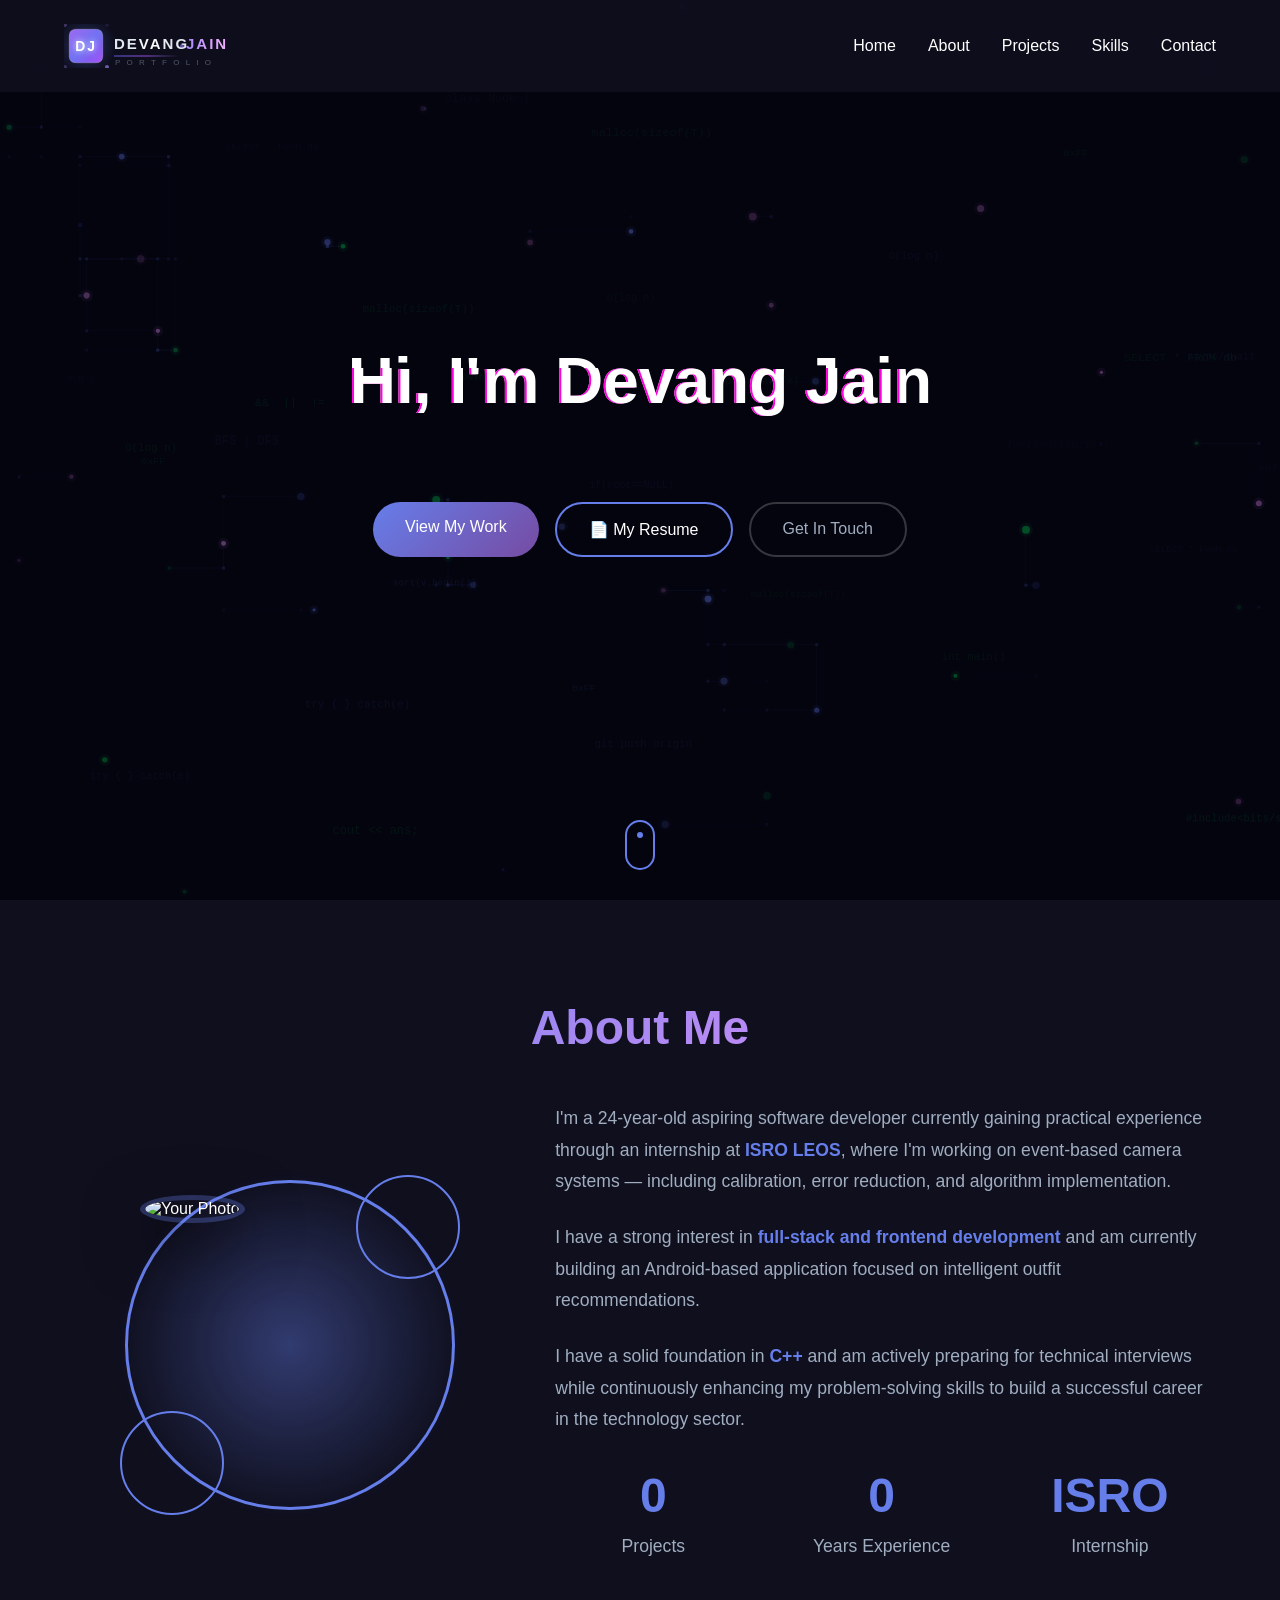
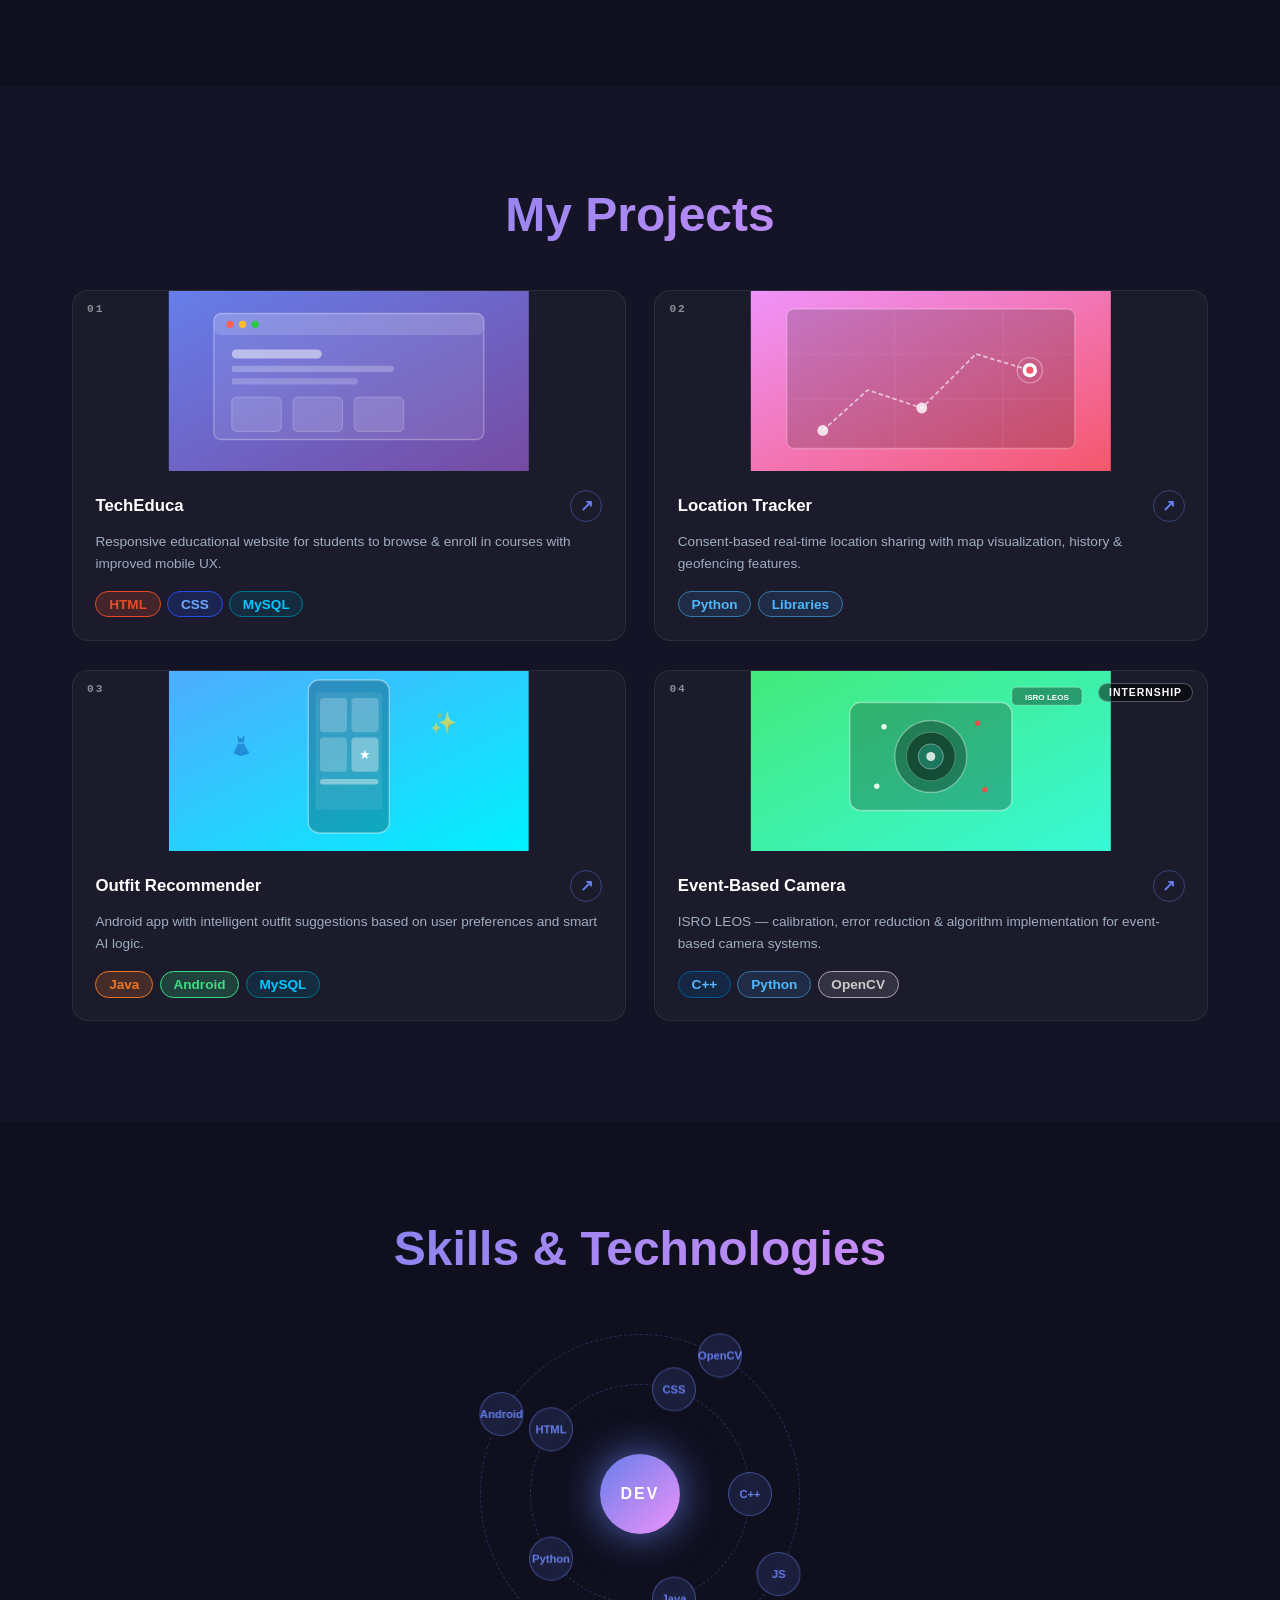
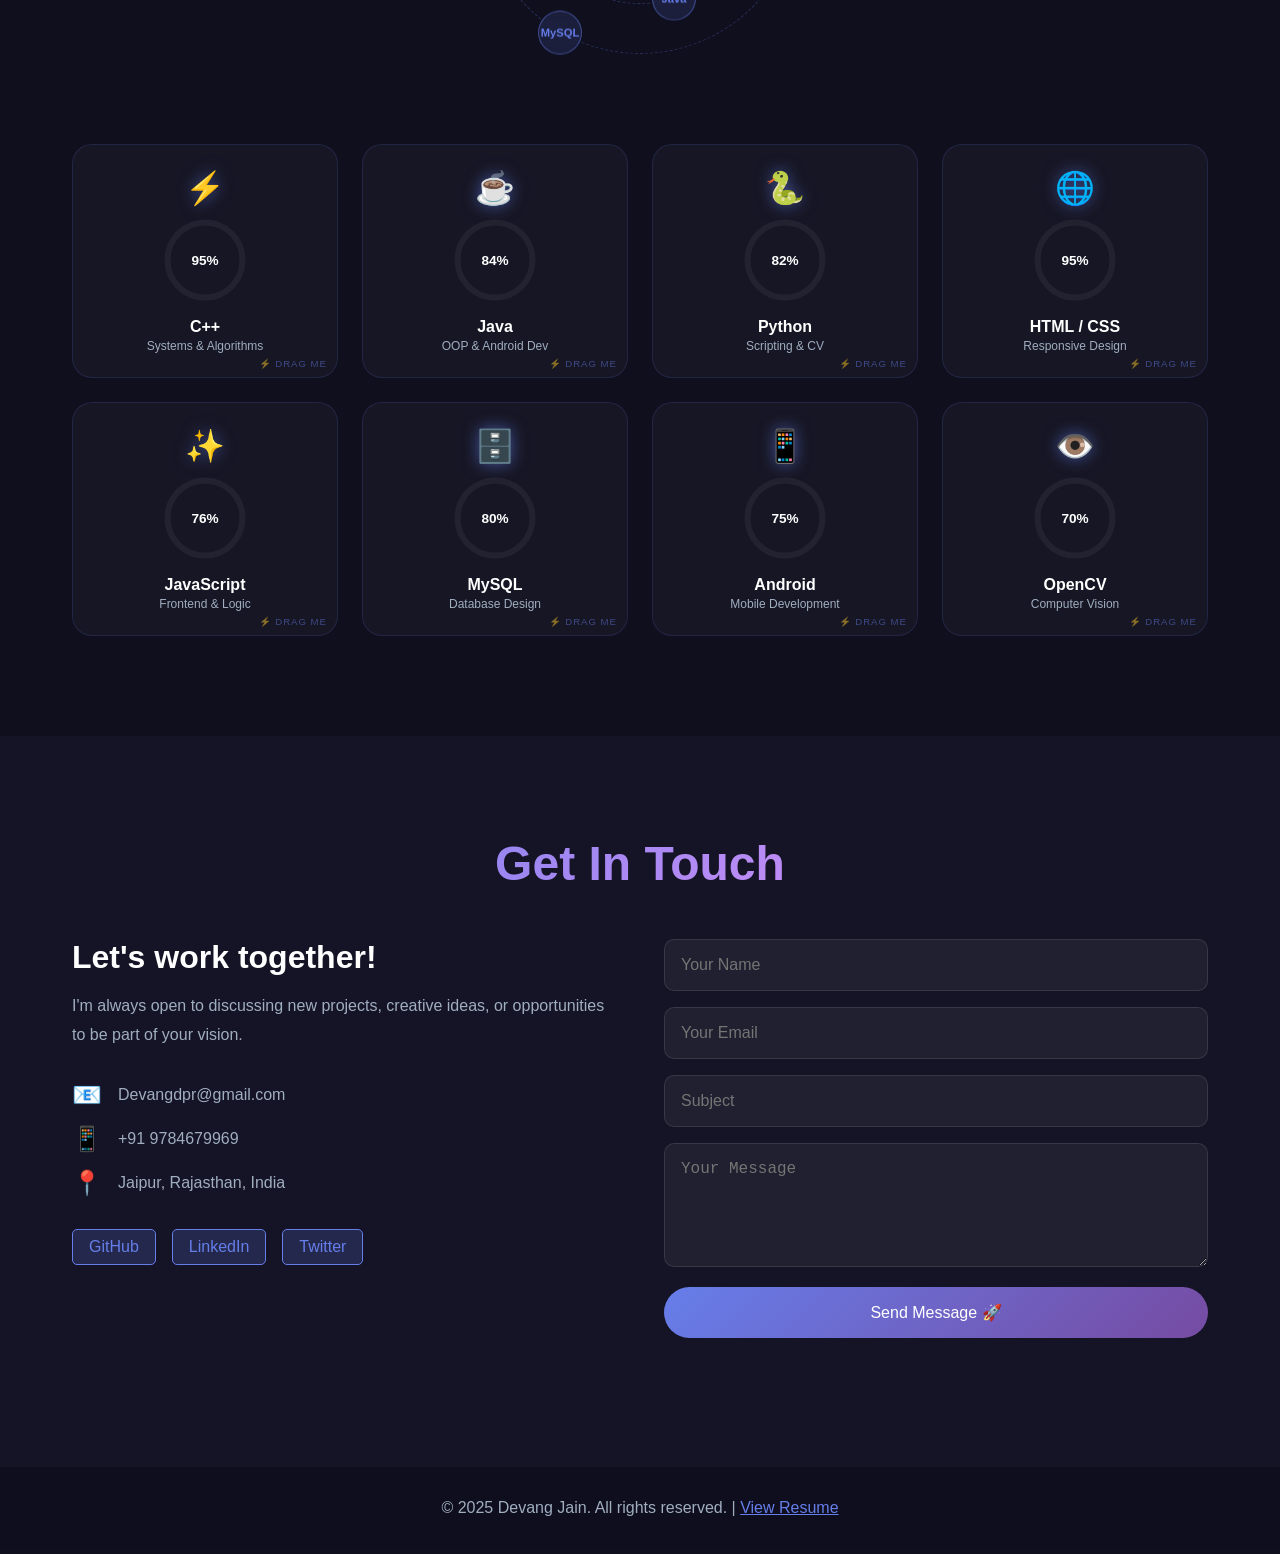
==== index.html @ ab62191e "Add files via upload" ====
<!DOCTYPE html>
<html lang="en">
<head>
    <meta charset="UTF-8">
    <meta name="viewport" content="width=device-width, initial-scale=1.0">
    <title>Devang Jain - Portfolio</title>
    <link rel="stylesheet" href="styles.css">
</head>
<body>
    <!-- Animated Background -->
    <canvas id="particleCanvas"></canvas>
    <canvas id="csCanvas"></canvas>
    
    <!-- Navigation -->
    <nav class="navbar">
        <a href="#home" class="logo">
            <canvas id="logoCanvas" width="180" height="44"></canvas>
        </a>
        <ul class="nav-links">
            <li><a href="#home">Home</a></li>
            <li><a href="#about">About</a></li>
            <li><a href="#projects">Projects</a></li>
            <li><a href="#skills">Skills</a></li>
            <li><a href="#contact">Contact</a></li>
        </ul>
        <div class="burger">
            <div class="line1"></div>
            <div class="line2"></div>
            <div class="line3"></div>
        </div>
    </nav>

    <!-- Hero Section -->
    <section id="home" class="hero">
        <div class="hero-content">
            <h1 class="glitch" data-text="Hi, I'm Devang Jain">Hi, I'm Devang Jain</h1>
            <p class="typewriter"></p>
            <div class="cta-buttons">
                <a href="#projects" class="btn btn-primary">View My Work</a>
                <a href="resume.html" target="_blank" class="btn btn-secondary">📄 My Resume</a>
                <a href="#contact" class="btn btn-outline">Get In Touch</a>
            </div>
        </div>
        <div class="scroll-indicator">
            <div class="mouse"></div>
        </div>
    </section>

    <!-- About Section -->
    <section id="about" class="about">
        <div class="container">
            <h2 class="section-title">About Me</h2>
            <div class="about-content">
                <div class="about-image">
                    <div class="photo-container">
                        <div class="photo-3d">
                            <img src="devpic.jpeg" alt="Your Photo" class="profile-photo">
                            <div class="photo-border"></div>
                            <div class="photo-glow"></div>
                        </div>
                    </div>
                </div>
                <div class="about-text">
                    <p>I'm a 24-year-old aspiring software developer currently gaining practical experience through an internship at <strong style="color:var(--primary-color)">ISRO LEOS</strong>, where I'm working on event-based camera systems — including calibration, error reduction, and algorithm implementation.</p>
                    <p>I have a strong interest in <strong style="color:var(--primary-color)">full-stack and frontend development</strong> and am currently building an Android-based application focused on intelligent outfit recommendations.</p>
                    <p>I have a solid foundation in <strong style="color:var(--primary-color)">C++</strong> and am actively preparing for technical interviews while continuously enhancing my problem-solving skills to build a successful career in the technology sector.</p>
                    <div class="stats">
                        <div class="stat-item">
                            <h3 class="counter" data-target="4">0</h3>
                            <p>Projects</p>
                        </div>
                        <div class="stat-item">
                            <h3 class="counter" data-target="1">0</h3>
                            <p>Years Experience</p>
                        </div>
                        <div class="stat-item">
                            <h3>ISRO</h3>
                            <p>Internship</p>
                        </div>
                    </div>
                </div>
            </div>
        </div>
    </section>

    <!-- Projects Section -->
    <section id="projects" class="projects">
        <div class="container">
            <h2 class="section-title">My Projects</h2>

            <div class="proj-grid">

                <!-- Card 1 -->
                <div class="proj-card">
                    <div class="proj-banner" style="--c1:#667eea;--c2:#764ba2;">
                        <svg viewBox="0 0 400 200" xmlns="http://www.w3.org/2000/svg" width="100%" height="100%">
                            <rect width="400" height="200" fill="url(#p1)"/>
                            <defs><linearGradient id="p1" x1="0%" y1="0%" x2="100%" y2="100%"><stop offset="0%" stop-color="#667eea"/><stop offset="100%" stop-color="#764ba2"/></linearGradient></defs>
                            <rect x="50" y="25" width="300" height="140" rx="8" fill="rgba(255,255,255,0.08)" stroke="rgba(255,255,255,0.3)" stroke-width="1.5"/>
                            <rect x="50" y="25" width="300" height="24" rx="8" fill="rgba(255,255,255,0.15)"/>
                            <circle cx="68" cy="37" r="4" fill="#ff5f57"/><circle cx="82" cy="37" r="4" fill="#febc2e"/><circle cx="96" cy="37" r="4" fill="#28c840"/>
                            <rect x="70" y="65" width="100" height="10" rx="5" fill="rgba(255,255,255,0.5)"/>
                            <rect x="70" y="83" width="180" height="7" rx="3" fill="rgba(255,255,255,0.25)"/>
                            <rect x="70" y="97" width="140" height="7" rx="3" fill="rgba(255,255,255,0.2)"/>
                            <rect x="70" y="118" width="55" height="38" rx="5" fill="rgba(255,255,255,0.12)" stroke="rgba(255,255,255,0.25)" stroke-width="1"/>
                            <rect x="138" y="118" width="55" height="38" rx="5" fill="rgba(255,255,255,0.12)" stroke="rgba(255,255,255,0.25)" stroke-width="1"/>
                            <rect x="206" y="118" width="55" height="38" rx="5" fill="rgba(255,255,255,0.12)" stroke="rgba(255,255,255,0.25)" stroke-width="1"/>
                        </svg>
                        <div class="proj-num">01</div>
                    </div>
                    <div class="proj-body">
                        <div class="proj-header">
                            <h3>TechEduca</h3>
                            <a href="https://github.com/devangdpr" target="_blank" class="proj-gh">↗</a>
                        </div>
                        <p>Responsive educational website for students to browse & enroll in courses with improved mobile UX.</p>
                        <div class="proj-tags">
                            <span class="tech-tag lang-tag html">HTML</span>
                            <span class="tech-tag lang-tag css">CSS</span>
                            <span class="tech-tag lang-tag sql">MySQL</span>
                        </div>
                    </div>
                </div>

                <!-- Card 2 -->
                <div class="proj-card">
                    <div class="proj-banner" style="--c1:#f093fb;--c2:#f5576c;">
                        <svg viewBox="0 0 400 200" xmlns="http://www.w3.org/2000/svg" width="100%" height="100%">
                            <rect width="400" height="200" fill="url(#p2)"/>
                            <defs><linearGradient id="p2" x1="0%" y1="0%" x2="100%" y2="100%"><stop offset="0%" stop-color="#f093fb"/><stop offset="100%" stop-color="#f5576c"/></linearGradient></defs>
                            <rect x="40" y="20" width="320" height="155" rx="8" fill="rgba(0,0,0,0.18)" stroke="rgba(255,255,255,0.25)" stroke-width="1.5"/>
                            <line x1="40" y1="70" x2="360" y2="70" stroke="rgba(255,255,255,0.08)" stroke-width="1"/>
                            <line x1="40" y1="120" x2="360" y2="120" stroke="rgba(255,255,255,0.08)" stroke-width="1"/>
                            <line x1="160" y1="20" x2="160" y2="175" stroke="rgba(255,255,255,0.08)" stroke-width="1"/>
                            <line x1="280" y1="20" x2="280" y2="175" stroke="rgba(255,255,255,0.08)" stroke-width="1"/>
                            <polyline points="80,155 130,110 190,130 250,70 310,88" fill="none" stroke="rgba(255,255,255,0.6)" stroke-width="2" stroke-dasharray="5,3"/>
                            <circle cx="80" cy="155" r="6" fill="white" opacity="0.8"/>
                            <circle cx="190" cy="130" r="6" fill="white" opacity="0.8"/>
                            <circle cx="310" cy="88" r="8" fill="white"/>
                            <circle cx="310" cy="88" r="4" fill="#f5576c"/>
                            <circle cx="310" cy="88" r="14" fill="none" stroke="rgba(255,255,255,0.35)" stroke-width="1.5"/>
                        </svg>
                        <div class="proj-num">02</div>
                    </div>
                    <div class="proj-body">
                        <div class="proj-header">
                            <h3>Location Tracker</h3>
                            <a href="https://github.com/devangdpr" target="_blank" class="proj-gh">↗</a>
                        </div>
                        <p>Consent-based real-time location sharing with map visualization, history & geofencing features.</p>
                        <div class="proj-tags">
                            <span class="tech-tag lang-tag python">Python</span>
                            <span class="tech-tag lang-tag python">Libraries</span>
                        </div>
                    </div>
                </div>

                <!-- Card 3 -->
                <div class="proj-card">
                    <div class="proj-banner" style="--c1:#4facfe;--c2:#00f2fe;">
                        <svg viewBox="0 0 400 200" xmlns="http://www.w3.org/2000/svg" width="100%" height="100%">
                            <rect width="400" height="200" fill="url(#p3)"/>
                            <defs><linearGradient id="p3" x1="0%" y1="0%" x2="100%" y2="100%"><stop offset="0%" stop-color="#4facfe"/><stop offset="100%" stop-color="#00f2fe"/></linearGradient></defs>
                            <rect x="155" y="10" width="90" height="170" rx="12" fill="rgba(0,0,0,0.25)" stroke="rgba(255,255,255,0.4)" stroke-width="1.5"/>
                            <rect x="163" y="24" width="74" height="130" rx="4" fill="rgba(255,255,255,0.08)"/>
                            <rect x="168" y="30" width="30" height="38" rx="4" fill="rgba(255,255,255,0.22)"/>
                            <rect x="203" y="30" width="30" height="38" rx="4" fill="rgba(255,255,255,0.22)"/>
                            <rect x="168" y="74" width="30" height="38" rx="4" fill="rgba(255,255,255,0.22)"/>
                            <rect x="203" y="74" width="30" height="38" rx="4" fill="rgba(255,255,255,0.35)"/>
                            <text x="218" y="98" text-anchor="middle" font-size="14" fill="#fff">★</text>
                            <rect x="168" y="120" width="65" height="6" rx="3" fill="rgba(255,255,255,0.4)"/>
                            <text x="290" y="65" font-size="24" fill="rgba(255,255,255,0.7)">✨</text>
                            <text x="68" y="90" font-size="20" fill="rgba(255,255,255,0.55)">👗</text>
                        </svg>
                        <div class="proj-num">03</div>
                    </div>
                    <div class="proj-body">
                        <div class="proj-header">
                            <h3>Outfit Recommender</h3>
                            <a href="https://github.com/devangdpr" target="_blank" class="proj-gh">↗</a>
                        </div>
                        <p>Android app with intelligent outfit suggestions based on user preferences and smart AI logic.</p>
                        <div class="proj-tags">
                            <span class="tech-tag lang-tag java">Java</span>
                            <span class="tech-tag lang-tag android">Android</span>
                            <span class="tech-tag lang-tag sql">MySQL</span>
                        </div>
                    </div>
                </div>

                <!-- Card 4 -->
                <div class="proj-card proj-card--featured">
                    <div class="proj-banner" style="--c1:#43e97b;--c2:#38f9d7;">
                        <svg viewBox="0 0 400 200" xmlns="http://www.w3.org/2000/svg" width="100%" height="100%">
                            <rect width="400" height="200" fill="url(#p4)"/>
                            <defs><linearGradient id="p4" x1="0%" y1="0%" x2="100%" y2="100%"><stop offset="0%" stop-color="#43e97b"/><stop offset="100%" stop-color="#38f9d7"/></linearGradient></defs>
                            <rect x="110" y="35" width="180" height="120" rx="12" fill="rgba(0,0,0,0.25)" stroke="rgba(255,255,255,0.4)" stroke-width="1.5"/>
                            <circle cx="200" cy="95" r="40" fill="rgba(0,0,0,0.3)" stroke="rgba(255,255,255,0.35)" stroke-width="1.5"/>
                            <circle cx="200" cy="95" r="27" fill="rgba(0,0,0,0.4)" stroke="rgba(255,255,255,0.25)" stroke-width="1"/>
                            <circle cx="200" cy="95" r="14" fill="rgba(56,249,215,0.25)" stroke="rgba(255,255,255,0.4)" stroke-width="1"/>
                            <circle cx="200" cy="95" r="5" fill="rgba(255,255,255,0.8)"/>
                            <circle cx="148" cy="62" r="3" fill="white" opacity="0.9"/>
                            <circle cx="252" cy="58" r="3" fill="#ff4444" opacity="0.9"/>
                            <circle cx="140" cy="128" r="3" fill="white" opacity="0.9"/>
                            <circle cx="260" cy="132" r="3" fill="#ff4444" opacity="0.9"/>
                            <rect x="290" y="18" width="78" height="20" rx="5" fill="rgba(0,0,0,0.35)" stroke="rgba(255,255,255,0.35)" stroke-width="1"/>
                            <text x="329" y="32" text-anchor="middle" fill="white" font-size="9" font-family="Arial" font-weight="bold">ISRO LEOS</text>
                        </svg>
                        <div class="proj-num">04</div>
                        <span class="proj-badge">Internship</span>
                    </div>
                    <div class="proj-body">
                        <div class="proj-header">
                            <h3>Event-Based Camera</h3>
                            <a href="https://github.com/devangdpr" target="_blank" class="proj-gh">↗</a>
                        </div>
                        <p>ISRO LEOS — calibration, error reduction & algorithm implementation for event-based camera systems.</p>
                        <div class="proj-tags">
                            <span class="tech-tag lang-tag cpp">C++</span>
                            <span class="tech-tag lang-tag python">Python</span>
                            <span class="tech-tag lang-tag cv">OpenCV</span>
                        </div>
                    </div>
                </div>

            </div>
        </div>
    </section>
    <!-- Skills Section -->
    <section id="skills" class="skills">
        <div class="container">
            <h2 class="section-title">Skills & Technologies</h2>

            <!-- Orbit rings visual -->
            <div class="skills-orbit-wrapper">
                <div class="orbit-center">
                    <span>DEV</span>
                </div>
                <div class="orbit orbit-1">
                    <div class="orbit-item" style="--angle:0deg"><span>C++</span></div>
                    <div class="orbit-item" style="--angle:72deg"><span>Java</span></div>
                    <div class="orbit-item" style="--angle:144deg"><span>Python</span></div>
                    <div class="orbit-item" style="--angle:216deg"><span>HTML</span></div>
                    <div class="orbit-item" style="--angle:288deg"><span>CSS</span></div>
                </div>
                <div class="orbit orbit-2">
                    <div class="orbit-item" style="--angle:30deg"><span>JS</span></div>
                    <div class="orbit-item" style="--angle:120deg"><span>MySQL</span></div>
                    <div class="orbit-item" style="--angle:210deg"><span>Android</span></div>
                    <div class="orbit-item" style="--angle:300deg"><span>OpenCV</span></div>
                </div>
            </div>

            <!-- Skill cards grid -->
            <div class="skill-cards-grid">

                <div class="skill-card">
                    <div class="skill-card-icon">⚡</div>
                    <div class="skill-card-ring">
                        <svg viewBox="0 0 120 120">
                            <circle cx="60" cy="60" r="50" fill="none" stroke="rgba(255,255,255,0.05)" stroke-width="8"/>
                            <circle cx="60" cy="60" r="50" fill="none" stroke="url(#ring1)" stroke-width="8" stroke-linecap="round"
                                stroke-dasharray="314" stroke-dashoffset="16" class="ring-progress" data-progress="95"/>
                            <defs><linearGradient id="ring1" x1="0%" y1="0%" x2="100%" y2="0%"><stop offset="0%" stop-color="#667eea"/><stop offset="100%" stop-color="#f093fb"/></linearGradient></defs>
                        </svg>
                        <span class="ring-percent">95%</span>
                    </div>
                    <h4>C++</h4>
                    <p>Systems & Algorithms</p>
                </div>

                <div class="skill-card">
                    <div class="skill-card-icon">☕</div>
                    <div class="skill-card-ring">
                        <svg viewBox="0 0 120 120">
                            <circle cx="60" cy="60" r="50" fill="none" stroke="rgba(255,255,255,0.05)" stroke-width="8"/>
                            <circle cx="60" cy="60" r="50" fill="none" stroke="url(#ring2)" stroke-width="8" stroke-linecap="round"
                                stroke-dasharray="314" stroke-dashoffset="50" class="ring-progress" data-progress="84"/>
                            <defs><linearGradient id="ring2" x1="0%" y1="0%" x2="100%" y2="0%"><stop offset="0%" stop-color="#ed7524"/><stop offset="100%" stop-color="#f7df1e"/></linearGradient></defs>
                        </svg>
                        <span class="ring-percent">84%</span>
                    </div>
                    <h4>Java</h4>
                    <p>OOP & Android Dev</p>
                </div>

                <div class="skill-card">
                    <div class="skill-card-icon">🐍</div>
                    <div class="skill-card-ring">
                        <svg viewBox="0 0 120 120">
                            <circle cx="60" cy="60" r="50" fill="none" stroke="rgba(255,255,255,0.05)" stroke-width="8"/>
                            <circle cx="60" cy="60" r="50" fill="none" stroke="url(#ring3)" stroke-width="8" stroke-linecap="round"
                                stroke-dasharray="314" stroke-dashoffset="56" class="ring-progress" data-progress="82"/>
                            <defs><linearGradient id="ring3" x1="0%" y1="0%" x2="100%" y2="0%"><stop offset="0%" stop-color="#3776ab"/><stop offset="100%" stop-color="#4db8ff"/></linearGradient></defs>
                        </svg>
                        <span class="ring-percent">82%</span>
                    </div>
                    <h4>Python</h4>
                    <p>Scripting & CV</p>
                </div>

                <div class="skill-card">
                    <div class="skill-card-icon">🌐</div>
                    <div class="skill-card-ring">
                        <svg viewBox="0 0 120 120">
                            <circle cx="60" cy="60" r="50" fill="none" stroke="rgba(255,255,255,0.05)" stroke-width="8"/>
                            <circle cx="60" cy="60" r="50" fill="none" stroke="url(#ring4)" stroke-width="8" stroke-linecap="round"
                                stroke-dasharray="314" stroke-dashoffset="16" class="ring-progress" data-progress="95"/>
                            <defs><linearGradient id="ring4" x1="0%" y1="0%" x2="100%" y2="0%"><stop offset="0%" stop-color="#e44d26"/><stop offset="100%" stop-color="#264de4"/></linearGradient></defs>
                        </svg>
                        <span class="ring-percent">95%</span>
                    </div>
                    <h4>HTML / CSS</h4>
                    <p>Responsive Design</p>
                </div>

                <div class="skill-card">
                    <div class="skill-card-icon">✨</div>
                    <div class="skill-card-ring">
                        <svg viewBox="0 0 120 120">
                            <circle cx="60" cy="60" r="50" fill="none" stroke="rgba(255,255,255,0.05)" stroke-width="8"/>
                            <circle cx="60" cy="60" r="50" fill="none" stroke="url(#ring5)" stroke-width="8" stroke-linecap="round"
                                stroke-dasharray="314" stroke-dashoffset="75" class="ring-progress" data-progress="76"/>
                            <defs><linearGradient id="ring5" x1="0%" y1="0%" x2="100%" y2="0%"><stop offset="0%" stop-color="#f7df1e"/><stop offset="100%" stop-color="#f093fb"/></linearGradient></defs>
                        </svg>
                        <span class="ring-percent">76%</span>
                    </div>
                    <h4>JavaScript</h4>
                    <p>Frontend & Logic</p>
                </div>

                <div class="skill-card">
                    <div class="skill-card-icon">🗄️</div>
                    <div class="skill-card-ring">
                        <svg viewBox="0 0 120 120">
                            <circle cx="60" cy="60" r="50" fill="none" stroke="rgba(255,255,255,0.05)" stroke-width="8"/>
                            <circle cx="60" cy="60" r="50" fill="none" stroke="url(#ring6)" stroke-width="8" stroke-linecap="round"
                                stroke-dasharray="314" stroke-dashoffset="63" class="ring-progress" data-progress="80"/>
                            <defs><linearGradient id="ring6" x1="0%" y1="0%" x2="100%" y2="0%"><stop offset="0%" stop-color="#00758f"/><stop offset="100%" stop-color="#00c8ff"/></linearGradient></defs>
                        </svg>
                        <span class="ring-percent">80%</span>
                    </div>
                    <h4>MySQL</h4>
                    <p>Database Design</p>
                </div>

                <div class="skill-card">
                    <div class="skill-card-icon">📱</div>
                    <div class="skill-card-ring">
                        <svg viewBox="0 0 120 120">
                            <circle cx="60" cy="60" r="50" fill="none" stroke="rgba(255,255,255,0.05)" stroke-width="8"/>
                            <circle cx="60" cy="60" r="50" fill="none" stroke="url(#ring7)" stroke-width="8" stroke-linecap="round"
                                stroke-dasharray="314" stroke-dashoffset="75" class="ring-progress" data-progress="75"/>
                            <defs><linearGradient id="ring7" x1="0%" y1="0%" x2="100%" y2="0%"><stop offset="0%" stop-color="#3ddc84"/><stop offset="100%" stop-color="#00c8ff"/></linearGradient></defs>
                        </svg>
                        <span class="ring-percent">75%</span>
                    </div>
                    <h4>Android</h4>
                    <p>Mobile Development</p>
                </div>

                <div class="skill-card">
                    <div class="skill-card-icon">👁️</div>
                    <div class="skill-card-ring">
                        <svg viewBox="0 0 120 120">
                            <circle cx="60" cy="60" r="50" fill="none" stroke="rgba(255,255,255,0.05)" stroke-width="8"/>
                            <circle cx="60" cy="60" r="50" fill="none" stroke="url(#ring8)" stroke-width="8" stroke-linecap="round"
                                stroke-dasharray="314" stroke-dashoffset="94" class="ring-progress" data-progress="70"/>
                            <defs><linearGradient id="ring8" x1="0%" y1="0%" x2="100%" y2="0%"><stop offset="0%" stop-color="#43e97b"/><stop offset="100%" stop-color="#38f9d7"/></linearGradient></defs>
                        </svg>
                        <span class="ring-percent">70%</span>
                    </div>
                    <h4>OpenCV</h4>
                    <p>Computer Vision</p>
                </div>

            </div>
        </div>
    </section>
    <!-- Contact Section -->
    <section id="contact" class="contact">
        <div class="container">
            <h2 class="section-title">Get In Touch</h2>
            <div class="contact-content">
                <div class="contact-info">
                    <h3>Let's work together!</h3>
                    <p>I'm always open to discussing new projects, creative ideas, or opportunities to be part of your vision.</p>
                    <div class="contact-details">
                        <div class="contact-item">
                            <span class="icon">📧</span>
                            <span>Devangdpr@gmail.com</span>
                        </div>
                        <div class="contact-item">
                            <span class="icon">📱</span>
                            <span>+91 9784679969</span>
                        </div>
                        <div class="contact-item">
                            <span class="icon">📍</span>
                            <span>Jaipur, Rajasthan, India</span>
                        </div>
                    </div>
                    <div class="social-links">
                        <a href="https://github.com/devangdpr" target="_blank" class="social-link">GitHub</a>
                        <a href="https://www.linkedin.com/in/devangjain17" target="_blank" class="social-link">LinkedIn</a>
                        <a href="https://x.com/DJTECH13770714" target="_blank" class="social-link">Twitter</a>
                    </div>
                </div>
                <form class="contact-form" id="contactForm" onsubmit="return false;">
                    <div class="form-group">
                        <input type="text" id="cf-name" placeholder="Your Name" required>
                    </div>
                    <div class="form-group">
                        <input type="email" id="cf-email" placeholder="Your Email" required>
                    </div>
                    <div class="form-group">
                        <input type="text" id="cf-subject" placeholder="Subject" required>
                    </div>
                    <div class="form-group">
                        <textarea id="cf-message" placeholder="Your Message" rows="5" required></textarea>
                    </div>
                    <button type="button" id="sendBtn" class="btn btn-primary">Send Message 🚀</button>
                    <p class="form-note" id="form-status"></p>
                </form>
            </div>
        </div>
    </section>

    <!-- Footer -->
    <footer class="footer">
        <p>&copy; 2025 Devang Jain. All rights reserved. | <a href="resume.html" target="_blank" style="color:var(--primary-color)">View Resume</a></p>
    </footer>

    <script src="script.js"></script>
    <script src="gravity-cards.js"></script>
    <script src="cs-background.js"></script>
    <script src="logo.js"></script>
    <script>
        // CONTACT FORM - inline to guarantee it runs
        document.getElementById('sendBtn').addEventListener('click', async function() {
            var name    = document.getElementById('cf-name').value.trim();
            var email   = document.getElementById('cf-email').value.trim();
            var subject = document.getElementById('cf-subject').value.trim();
            var message = document.getElementById('cf-message').value.trim();
            var status  = document.getElementById('form-status');
            var btn     = this;

            if (!name || !email || !subject || !message) {
                status.style.color = '#f7df1e';
                status.textContent = '⚠️ Please fill all fields!';
                return;
            }

            btn.textContent = 'Sending...';
            btn.disabled = true;
            status.textContent = '';

            fetch('https://api.web3forms.com/submit', {
                method: 'POST',
                headers: { 'Content-Type': 'application/json', 'Accept': 'application/json' },
                body: JSON.stringify({
                    access_key: '768ef2a3-b3de-43d7-9d54-224f62741f43',
                    name: name,
                    email: email,
                    subject: subject,
                    message: message
                })
            })
            .then(function(res) { return res.json(); })
            .then(function(data) {
                if (data.success) {
                    status.style.color = '#43e97b';
                    status.textContent = '✅ Message sent! Devang will reply soon.';
                    document.getElementById('cf-name').value = '';
                    document.getElementById('cf-email').value = '';
                    document.getElementById('cf-subject').value = '';
                    document.getElementById('cf-message').value = '';
                } else {
                    status.style.color = '#f5576c';
                    status.textContent = '❌ Error: ' + data.message;
                }
                btn.textContent = 'Send Message 🚀';
                btn.disabled = false;
            })
            .catch(function() {
                status.style.color = '#f5576c';
                status.textContent = '❌ Network error. Please try again.';
                btn.textContent = 'Send Message 🚀';
                btn.disabled = false;
            });
        });
    </script>
</body>
</html>
---- styles.css ----
* {
    margin: 0;
    padding: 0;
    box-sizing: border-box;
}

:root {
    --primary-color: #667eea;
    --secondary-color: #764ba2;
    --accent-color: #f093fb;
    --dark-bg: #0f0f1e;
    --light-text: #ffffff;
    --gray-text: #a0aec0;
}

html {
    scroll-behavior: smooth;
}

body {
    font-family: 'Segoe UI', Tahoma, Geneva, Verdana, sans-serif;
    background: var(--dark-bg);
    color: var(--light-text);
    overflow-x: hidden;
}

/* Particle Canvas Background */
#particleCanvas {
    position: fixed;
    top: 0;
    left: 0;
    width: 100%;
    height: 100%;
    z-index: -2;
    background: #050510;
}

#csCanvas {
    position: fixed;
    top: 0;
    left: 0;
    width: 100%;
    height: 100%;
    z-index: -1;
    pointer-events: none;
    opacity: 0.6;
}

/* Navigation */
.navbar {
    position: fixed;
    top: 0;
    width: 100%;
    padding: 1.5rem 5%;
    display: flex;
    justify-content: space-between;
    align-items: center;
    background: rgba(15, 15, 30, 0.9);
    backdrop-filter: blur(10px);
    z-index: 1000;
    transition: all 0.3s ease;
}

.logo {
    font-size: 1.8rem;
    font-weight: bold;
    background: linear-gradient(135deg, var(--primary-color), var(--accent-color));
    -webkit-background-clip: text;
    -webkit-text-fill-color: transparent;
    background-clip: text;
}

.nav-links {
    display: flex;
    list-style: none;
    gap: 2rem;
}

.nav-links a {
    color: var(--light-text);
    text-decoration: none;
    font-size: 1rem;
    transition: all 0.3s ease;
    position: relative;
}

.nav-links a::after {
    content: '';
    position: absolute;
    bottom: -5px;
    left: 0;
    width: 0;
    height: 2px;
    background: var(--primary-color);
    transition: width 0.3s ease;
}

.nav-links a:hover::after {
    width: 100%;
}

.burger {
    display: none;
    cursor: pointer;
}

.burger div {
    width: 25px;
    height: 3px;
    background: var(--light-text);
    margin: 5px;
    transition: all 0.3s ease;
}

/* Hero Section */
.hero {
    min-height: 100vh;
    display: flex;
    flex-direction: column;
    justify-content: center;
    align-items: center;
    text-align: center;
    padding: 2rem;
    position: relative;
}

.hero-content h1 {
    font-size: 4rem;
    margin-bottom: 1rem;
    animation: fadeInUp 1s ease;
}

/* Glitch Effect */
.glitch {
    position: relative;
    animation: glitch 3s infinite;
}

.glitch::before,
.glitch::after {
    content: attr(data-text);
    position: absolute;
    top: 0;
    left: 0;
    width: 100%;
    height: 100%;
}

.glitch::before {
    left: 2px;
    text-shadow: -2px 0 #ff00de;
    clip: rect(24px, 550px, 90px, 0);
    animation: glitch-anim 2s infinite linear alternate-reverse;
}

.glitch::after {
    left: -2px;
    text-shadow: -2px 0 #00fff9;
    clip: rect(85px, 550px, 140px, 0);
    animation: glitch-anim 3s infinite linear alternate-reverse;
}

@keyframes glitch-anim {
    0% { clip: rect(random(100) + px, 9999px, random(100) + px, 0); }
    100% { clip: rect(random(100) + px, 9999px, random(100) + px, 0); }
}

/* Typewriter Effect */
.typewriter {
    font-size: 1.5rem;
    color: var(--gray-text);
    margin-bottom: 2rem;
    display: inline-block;
    min-height: 2rem;
}

.cta-buttons {
    display: flex;
    gap: 1rem;
    justify-content: center;
    flex-wrap: wrap;
}

.btn {
    padding: 1rem 2rem;
    border: none;
    border-radius: 50px;
    font-size: 1rem;
    cursor: pointer;
    text-decoration: none;
    transition: all 0.3s ease;
    position: relative;
    overflow: hidden;
}

.btn-primary {
    background: linear-gradient(135deg, var(--primary-color), var(--secondary-color));
    color: white;
}

.btn-primary:hover {
    transform: translateY(-3px);
    box-shadow: 0 10px 30px rgba(102, 126, 234, 0.4);
}

.btn-secondary {
    background: transparent;
    color: var(--light-text);
    border: 2px solid var(--primary-color);
}

.btn-secondary:hover {
    background: var(--primary-color);
    transform: translateY(-3px);
}

/* Scroll Indicator */
.scroll-indicator {
    position: absolute;
    bottom: 30px;
    animation: bounce 2s infinite;
}

.mouse {
    width: 30px;
    height: 50px;
    border: 2px solid var(--primary-color);
    border-radius: 20px;
    position: relative;
}

.mouse::before {
    content: '';
    width: 6px;
    height: 6px;
    background: var(--primary-color);
    border-radius: 50%;
    position: absolute;
    top: 10px;
    left: 50%;
    transform: translateX(-50%);
    animation: scroll 2s infinite;
}

@keyframes scroll {
    0% { top: 10px; opacity: 1; }
    100% { top: 30px; opacity: 0; }
}

@keyframes bounce {
    0%, 20%, 50%, 80%, 100% { transform: translateY(0); }
    40% { transform: translateY(-10px); }
    60% { transform: translateY(-5px); }
}

/* Container */
.container {
    max-width: 1200px;
    margin: 0 auto;
    padding: 0 2rem;
}

/* Section Styles */
section {
    padding: 100px 0;
    position: relative;
}

.section-title {
    font-size: 3rem;
    text-align: center;
    margin-bottom: 3rem;
    background: linear-gradient(135deg, var(--primary-color), var(--accent-color));
    -webkit-background-clip: text;
    -webkit-text-fill-color: transparent;
    background-clip: text;
}

/* About Section */
.about-content {
    display: grid;
    grid-template-columns: 1fr 1.5fr;
    gap: 3rem;
    align-items: center;
}

.about-image {
    position: relative;
    display: flex;
    justify-content: center;
    align-items: center;
    min-height: 400px;
}

.photo-container {
    position: relative;
    perspective: 1000px;
}

.photo-3d {
    position: relative;
    width: 300px;
    height: 300px;
    transform-style: preserve-3d;
    animation: float3d 6s ease-in-out infinite;
    transition: transform 0.3s ease;
}

.photo-3d:hover {
    transform: scale(1.05) rotateY(10deg);
    animation-play-state: paused;
}

@keyframes float3d {
    0%, 100% {
        transform: translateY(0px) rotateY(-5deg);
    }
    50% {
        transform: translateY(-20px) rotateY(5deg);
    }
}

.profile-photo {
    width: 100%;
    height: 100%;
    object-fit: cover;
    border-radius: 50%;
    position: relative;
    z-index: 2;
    box-shadow: 0 20px 60px rgba(0, 0, 0, 0.5);
    border: 5px solid rgba(102, 126, 234, 0.3);
    transition: all 0.3s ease;
}

.placeholder-avatar {
    width: 300px;
    height: 300px;
    display: flex;
    align-items: center;
    justify-content: center;
    background: linear-gradient(135deg, #667eea 0%, #764ba2 100%);
}

.placeholder-avatar svg {
    width: 100%;
    height: 100%;
}

.photo-3d:hover .profile-photo {
    border-color: var(--primary-color);
    box-shadow: 0 25px 80px rgba(102, 126, 234, 0.6);
}

.photo-border {
    position: absolute;
    top: -15px;
    left: -15px;
    right: -15px;
    bottom: -15px;
    border-radius: 50%;
    border: 3px solid var(--primary-color);
    animation: rotateBorder 10s linear infinite;
    z-index: 1;
}

@keyframes rotateBorder {
    0% {
        transform: rotate(0deg);
        border-color: var(--primary-color);
    }
    50% {
        border-color: var(--accent-color);
    }
    100% {
        transform: rotate(360deg);
        border-color: var(--primary-color);
    }
}

.photo-glow {
    position: absolute;
    top: 50%;
    left: 50%;
    transform: translate(-50%, -50%);
    width: 350px;
    height: 350px;
    background: radial-gradient(circle, rgba(102, 126, 234, 0.4) 0%, transparent 70%);
    border-radius: 50%;
    animation: pulse 3s ease-in-out infinite;
    z-index: 0;
}

@keyframes pulse {
    0%, 100% {
        transform: translate(-50%, -50%) scale(1);
        opacity: 0.5;
    }
    50% {
        transform: translate(-50%, -50%) scale(1.2);
        opacity: 0.8;
    }
}

/* Decorative elements around photo */
.photo-container::before,
.photo-container::after {
    content: '';
    position: absolute;
    width: 100px;
    height: 100px;
    border: 2px solid var(--primary-color);
    border-radius: 50%;
    animation: orbit 15s linear infinite;
}

.photo-container::before {
    top: -20px;
    right: -20px;
    animation-delay: -7.5s;
}

.photo-container::after {
    bottom: -20px;
    left: -20px;
}

@keyframes orbit {
    0% {
        transform: rotate(0deg) translateX(20px) rotate(0deg);
        opacity: 0.3;
    }
    50% {
        opacity: 0.8;
    }
    100% {
        transform: rotate(360deg) translateX(20px) rotate(-360deg);
        opacity: 0.3;
    }
}

.about-text p {
    font-size: 1.1rem;
    line-height: 1.8;
    color: var(--gray-text);
    margin-bottom: 1.5rem;
}

.stats {
    display: grid;
    grid-template-columns: repeat(3, 1fr);
    gap: 2rem;
    margin-top: 2rem;
}

.stat-item {
    text-align: center;
}

.stat-item h3 {
    font-size: 3rem;
    color: var(--primary-color);
    margin-bottom: 0.5rem;
}

.stat-item p {
    color: var(--gray-text);
}

/* Projects Section */
.projects {
    background: rgba(26, 26, 46, 0.5);
}

.projects-grid {
    display: grid;
    grid-template-columns: repeat(auto-fit, minmax(300px, 1fr));
    gap: 2rem;
}

.project-card {
    background: rgba(255, 255, 255, 0.05);
    border-radius: 15px;
    overflow: hidden;
    transition: all 0.3s ease;
    cursor: pointer;
    border: 1px solid rgba(255, 255, 255, 0.1);
}

.project-card:hover {
    transform: translateY(-10px);
    box-shadow: 0 20px 40px rgba(102, 126, 234, 0.3);
}

.project-image {
    height: 250px;
    background: linear-gradient(135deg, var(--primary-color), var(--secondary-color));
    position: relative;
    overflow: hidden;
}

.project-overlay {
    position: absolute;
    top: 0;
    left: 0;
    width: 100%;
    height: 100%;
    background: rgba(0, 0, 0, 0.8);
    display: flex;
    flex-direction: column;
    justify-content: center;
    align-items: center;
    opacity: 0;
    transition: opacity 0.3s ease;
    padding: 2rem;
    text-align: center;
}

.project-card:hover .project-overlay {
    opacity: 1;
}

.project-overlay h3 {
    font-size: 1.5rem;
    margin-bottom: 0.5rem;
}

.project-overlay p {
    color: var(--gray-text);
    margin-bottom: 1rem;
}

.project-links {
    display: flex;
    gap: 1rem;
}

.project-link {
    padding: 0.5rem 1rem;
    background: var(--primary-color);
    color: white;
    text-decoration: none;
    border-radius: 5px;
    transition: all 0.3s ease;
}

.project-link:hover {
    background: var(--secondary-color);
}

.project-info {
    padding: 1.5rem;
}

.tech-stack {
    display: flex;
    flex-wrap: wrap;
    gap: 0.5rem;
}

.tech-tag {
    padding: 0.3rem 0.8rem;
    background: rgba(102, 126, 234, 0.2);
    border: 1px solid var(--primary-color);
    border-radius: 20px;
    font-size: 0.85rem;
    color: var(--primary-color);
}

/* Skills Section */
.skills-container {
    display: grid;
    grid-template-columns: repeat(auto-fit, minmax(300px, 1fr));
    gap: 3rem;
}

.skill-category h3 {
    font-size: 1.5rem;
    margin-bottom: 1.5rem;
    color: var(--primary-color);
}

.skill-items {
    display: flex;
    flex-direction: column;
    gap: 1.5rem;
}

.skill-item span {
    display: block;
    margin-bottom: 0.5rem;
    color: var(--gray-text);
}

.skill-bar {
    width: 100%;
    height: 10px;
    background: rgba(255, 255, 255, 0.1);
    border-radius: 10px;
    overflow: hidden;
}

.skill-progress {
    height: 100%;
    background: linear-gradient(90deg, var(--primary-color), var(--accent-color));
    border-radius: 10px;
    transition: width 1s ease;
    width: 0;
}

/* Contact Section */
.contact {
    background: rgba(26, 26, 46, 0.5);
}

.contact-content {
    display: grid;
    grid-template-columns: 1fr 1fr;
    gap: 3rem;
}

.contact-info h3 {
    font-size: 2rem;
    margin-bottom: 1rem;
}

.contact-info p {
    color: var(--gray-text);
    line-height: 1.8;
    margin-bottom: 2rem;
}

.contact-details {
    margin-bottom: 2rem;
}

.contact-item {
    display: flex;
    align-items: center;
    gap: 1rem;
    margin-bottom: 1rem;
    color: var(--gray-text);
}

.contact-item .icon {
    font-size: 1.5rem;
}

.social-links {
    display: flex;
    gap: 1rem;
    flex-wrap: wrap;
}

.social-link {
    padding: 0.5rem 1rem;
    background: rgba(102, 126, 234, 0.2);
    border: 1px solid var(--primary-color);
    color: var(--primary-color);
    text-decoration: none;
    border-radius: 5px;
    transition: all 0.3s ease;
}

.social-link:hover {
    background: var(--primary-color);
    color: white;
}

.contact-form {
    display: flex;
    flex-direction: column;
    gap: 1rem;
}

.form-group input,
.form-group textarea {
    width: 100%;
    padding: 1rem;
    background: rgba(255, 255, 255, 0.05);
    border: 1px solid rgba(255, 255, 255, 0.1);
    border-radius: 10px;
    color: var(--light-text);
    font-size: 1rem;
    transition: all 0.3s ease;
}

.form-group input:focus,
.form-group textarea:focus {
    outline: none;
    border-color: var(--primary-color);
    background: rgba(255, 255, 255, 0.08);
}

/* Footer */
.footer {
    text-align: center;
    padding: 2rem;
    background: rgba(15, 15, 30, 0.9);
    color: var(--gray-text);
}

/* Animations */
@keyframes fadeInUp {
    from {
        opacity: 0;
        transform: translateY(30px);
    }
    to {
        opacity: 1;
        transform: translateY(0);
    }
}

/* Responsive Design */
@media (max-width: 768px) {
    .nav-links {
        position: fixed;
        right: -100%;
        top: 70px;
        flex-direction: column;
        background: rgba(15, 15, 30, 0.98);
        width: 100%;
        text-align: center;
        transition: 0.3s;
        padding: 2rem 0;
    }

    .nav-links.active {
        right: 0;
    }

    .burger {
        display: block;
    }

    .hero-content h1 {
        font-size: 2.5rem;
    }

    .typewriter {
        font-size: 1.2rem;
    }

    .about-content,
    .contact-content {
        grid-template-columns: 1fr;
    }

    .stats {
        grid-template-columns: 1fr;
    }

    .section-title {
        font-size: 2rem;
    }

    .cta-buttons {
        flex-direction: column;
    }
}

/* =============================================
   RESUME SECTION
   ============================================= */
.resume {
    padding: 100px 0;
}

.resume-content {
    display: grid;
    grid-template-columns: 1fr 1fr;
    gap: 3rem;
    margin-bottom: 3rem;
}

.resume-category {
    background: rgba(255, 255, 255, 0.04);
    border: 1px solid rgba(102, 126, 234, 0.2);
    border-radius: 20px;
    padding: 2rem;
    transition: all 0.3s ease;
}

.resume-category:hover {
    border-color: var(--primary-color);
    box-shadow: 0 10px 40px rgba(102, 126, 234, 0.15);
    transform: translateY(-5px);
}

.resume-category-title {
    display: flex;
    align-items: center;
    gap: 0.8rem;
    margin-bottom: 2rem;
}

.resume-icon {
    font-size: 1.8rem;
}

.resume-category-title h3 {
    font-size: 1.5rem;
    background: linear-gradient(135deg, var(--primary-color), var(--accent-color));
    -webkit-background-clip: text;
    -webkit-text-fill-color: transparent;
    background-clip: text;
}

/* Timeline */
.timeline {
    position: relative;
    padding-left: 1.5rem;
}

.timeline::before {
    content: '';
    position: absolute;
    left: 0;
    top: 0;
    bottom: 0;
    width: 2px;
    background: linear-gradient(180deg, var(--primary-color), var(--accent-color));
    border-radius: 2px;
}

.timeline-item {
    position: relative;
    margin-bottom: 2rem;
    opacity: 1;
    transform: translateX(0);
    transition: all 0.5s ease;
}

.timeline-item.visible {
    opacity: 1;
    transform: translateX(0);
}

.timeline-dot {
    position: absolute;
    left: -1.9rem;
    top: 5px;
    width: 14px;
    height: 14px;
    border-radius: 50%;
    background: var(--primary-color);
    border: 2px solid var(--dark-bg);
    box-shadow: 0 0 10px rgba(102, 126, 234, 0.8);
}

.timeline-body {
    background: rgba(255, 255, 255, 0.03);
    border-radius: 12px;
    padding: 1.2rem;
    border-left: 3px solid rgba(102, 126, 234, 0.3);
}

.timeline-date {
    font-size: 0.8rem;
    color: var(--primary-color);
    font-weight: 600;
    letter-spacing: 1px;
    text-transform: uppercase;
}

.timeline-body h4 {
    font-size: 1.1rem;
    margin: 0.4rem 0 0.3rem;
    color: var(--light-text);
}

.timeline-body p {
    font-size: 0.9rem;
    color: var(--gray-text);
    line-height: 1.6;
    margin-bottom: 0.6rem;
}

.timeline-tag {
    display: inline-block;
    padding: 0.2rem 0.8rem;
    background: rgba(102, 126, 234, 0.15);
    border: 1px solid rgba(102, 126, 234, 0.4);
    border-radius: 20px;
    font-size: 0.78rem;
    color: var(--primary-color);
}

/* Download Button */
.resume-download {
    text-align: center;
}

.resume-btn {
    font-size: 1.1rem;
    padding: 1rem 2.5rem;
    display: inline-flex;
    align-items: center;
    gap: 0.6rem;
    text-decoration: none;
}

.resume-note {
    margin-top: 1rem;
    color: var(--gray-text);
    font-size: 0.85rem;
}

.resume-note code {
    color: var(--primary-color);
    background: rgba(102, 126, 234, 0.1);
    padding: 0.1rem 0.4rem;
    border-radius: 4px;
}

@media (max-width: 768px) {
    .resume-content {
        grid-template-columns: 1fr;
    }
}

.resume-skills-list {
    display: flex;
    flex-direction: column;
    gap: 1.2rem;
}

.resume-skill-row {
    display: flex;
    flex-direction: column;
    gap: 0.4rem;
}

.resume-skill-label {
    font-size: 0.85rem;
    color: var(--primary-color);
    font-weight: 600;
    text-transform: uppercase;
    letter-spacing: 1px;
}

.resume-tags {
    display: flex;
    flex-wrap: wrap;
    gap: 0.5rem;
}

/* Color-coded language tags */
.lang-tag { font-weight: 600; }
.lang-tag.html   { background: rgba(228, 77, 38, 0.2);  border-color: #e44d26; color: #e44d26; }
.lang-tag.css    { background: rgba(38, 77, 228, 0.2);  border-color: #264de4; color: #6fa8ff; }
.lang-tag.js     { background: rgba(247, 223, 30, 0.2); border-color: #f7df1e; color: #f7df1e; }
.lang-tag.python { background: rgba(55, 118, 171, 0.2); border-color: #3776ab; color: #4db8ff; }
.lang-tag.java   { background: rgba(237, 117, 36, 0.2); border-color: #ed7524; color: #ed7524; }
.lang-tag.cpp    { background: rgba(0, 89, 157, 0.2);   border-color: #00599d; color: #5eb5ff; }
.lang-tag.sql    { background: rgba(0, 117, 143, 0.2);  border-color: #00758f; color: #00c8ff; }
.lang-tag.android{ background: rgba(61, 220, 132, 0.2); border-color: #3ddc84; color: #3ddc84; }
.lang-tag.cv     { background: rgba(255, 255, 255, 0.1);border-color: #aaa;    color: #ccc; }

/* Project SVG illustrations */
.project-img-visual {
    position: absolute;
    top: 0; left: 0;
    width: 100%; height: 100%;
    z-index: 1;
}

.project-img-visual svg {
    width: 100%;
    height: 100%;
    object-fit: cover;
}

.project-overlay {
    z-index: 2;
}

/* =============================================
   SKILLS - ORBIT + RING CARDS
   ============================================= */

/* Orbit animation */
.skills-orbit-wrapper {
    position: relative;
    width: 340px;
    height: 340px;
    margin: 0 auto 5rem;
}

.orbit-center {
    position: absolute;
    top: 50%; left: 50%;
    transform: translate(-50%, -50%);
    width: 80px; height: 80px;
    border-radius: 50%;
    background: linear-gradient(135deg, var(--primary-color), var(--accent-color));
    display: flex; align-items: center; justify-content: center;
    font-weight: 900; font-size: 1rem; letter-spacing: 2px;
    box-shadow: 0 0 40px rgba(102,126,234,0.8);
    z-index: 3;
}

.orbit {
    position: absolute;
    top: 50%; left: 50%;
    border-radius: 50%;
    border: 1px dashed rgba(102,126,234,0.3);
    transform: translate(-50%, -50%);
}

.orbit-1 {
    width: 220px; height: 220px;
    animation: spinOrbit 18s linear infinite;
}

.orbit-2 {
    width: 320px; height: 320px;
    animation: spinOrbit 28s linear infinite reverse;
}

@keyframes spinOrbit {
    from { transform: translate(-50%, -50%) rotate(0deg); }
    to   { transform: translate(-50%, -50%) rotate(360deg); }
}

.orbit-item {
    position: absolute;
    top: 50%; left: 50%;
    width: 44px; height: 44px;
    margin: -22px 0 0 -22px;
    transform: rotate(var(--angle)) translateX(110px) rotate(calc(-1 * var(--angle)));
    background: rgba(102,126,234,0.15);
    border: 1px solid rgba(102,126,234,0.5);
    border-radius: 50%;
    display: flex; align-items: center; justify-content: center;
    font-size: 0.7rem; font-weight: 700; color: var(--primary-color);
    backdrop-filter: blur(4px);
    transition: all 0.3s ease;
}

.orbit-2 .orbit-item {
    transform: rotate(var(--angle)) translateX(160px) rotate(calc(-1 * var(--angle)));
}

.orbit-item:hover {
    background: var(--primary-color);
    color: white;
    box-shadow: 0 0 20px rgba(102,126,234,0.8);
    transform: rotate(var(--angle)) translateX(110px) rotate(calc(-1 * var(--angle))) scale(1.3);
}

.orbit-2 .orbit-item:hover {
    transform: rotate(var(--angle)) translateX(160px) rotate(calc(-1 * var(--angle))) scale(1.3);
}

/* Skill Cards Grid */
.skill-cards-grid {
    display: grid;
    grid-template-columns: repeat(4, 1fr);
    gap: 1.5rem;
}

.skill-card {
    background: rgba(255,255,255,0.03);
    border: 1px solid rgba(102,126,234,0.15);
    border-radius: 20px;
    padding: 1.5rem 1rem;
    text-align: center;
    position: relative;
    overflow: hidden;
    transition: all 0.4s ease;
    cursor: default;
}

.skill-card::before {
    content: '';
    position: absolute;
    inset: 0;
    background: linear-gradient(135deg, rgba(102,126,234,0.08), rgba(240,147,251,0.08));
    opacity: 0;
    transition: opacity 0.4s ease;
    border-radius: 20px;
}

.skill-card:hover {
    transform: translateY(-10px) scale(1.03);
    border-color: var(--primary-color);
    box-shadow: 0 20px 50px rgba(102,126,234,0.3);
}

.skill-card:hover::before { opacity: 1; }

.skill-card-icon {
    font-size: 2rem;
    margin-bottom: 0.5rem;
    display: block;
    filter: drop-shadow(0 0 8px rgba(102,126,234,0.6));
}

.skill-card-ring {
    position: relative;
    width: 90px; height: 90px;
    margin: 0 auto 0.8rem;
}

.skill-card-ring svg {
    width: 100%; height: 100%;
    transform: rotate(-90deg);
}

.ring-progress {
    stroke-dashoffset: 314;
    transition: stroke-dashoffset 1.5s ease;
}

.ring-percent {
    position: absolute;
    top: 50%; left: 50%;
    transform: translate(-50%, -50%);
    font-size: 0.85rem;
    font-weight: 700;
    color: var(--light-text);
}

.skill-card h4 {
    font-size: 1rem;
    font-weight: 700;
    color: var(--light-text);
    margin-bottom: 0.2rem;
}

.skill-card p {
    font-size: 0.75rem;
    color: var(--gray-text);
}

@media (max-width: 900px) {
    .skill-cards-grid { grid-template-columns: repeat(2, 1fr); }
    .skills-orbit-wrapper { width: 260px; height: 260px; }
    .orbit-1 { width: 170px; height: 170px; }
    .orbit-2 { width: 250px; height: 250px; }
    .orbit-item { transform: rotate(var(--angle)) translateX(85px) rotate(calc(-1 * var(--angle))); }
    .orbit-2 .orbit-item { transform: rotate(var(--angle)) translateX(125px) rotate(calc(-1 * var(--angle))); }
}

@media (max-width: 500px) {
    .skill-cards-grid { grid-template-columns: repeat(2, 1fr); }
}

/* =============================================
   GRAVITY CARDS
   ============================================= */
.skill-cards-grid {
    perspective: 1200px;
}

.skill-card {
    transform-style: preserve-3d;
    transform-origin: center center;
}

.gravity-badge {
    position: absolute;
    bottom: 8px;
    right: 10px;
    font-size: 0.6rem;
    color: rgba(102, 126, 234, 0.5);
    letter-spacing: 1px;
    text-transform: uppercase;
    pointer-events: none;
    transition: opacity 0.3s ease;
}

.skill-card:hover .gravity-badge {
    color: rgba(102, 126, 234, 0.9);
}

/* Glow trail when dragging */
.skill-card:active {
    filter: drop-shadow(0 0 20px rgba(102, 126, 234, 0.8));
}

/* =============================================
   CLEAN PROJECT CARDS
   ============================================= */
.proj-grid {
    display: grid;
    grid-template-columns: repeat(2, 1fr);
    gap: 1.8rem;
}

.proj-card {
    background: rgba(255,255,255,0.03);
    border: 1px solid rgba(255,255,255,0.08);
    border-radius: 16px;
    overflow: hidden;
    transition: transform 0.3s ease, box-shadow 0.3s ease, border-color 0.3s ease;
}

.proj-card:hover {
    transform: translateY(-8px);
    border-color: rgba(102,126,234,0.5);
    box-shadow: 0 20px 50px rgba(102,126,234,0.2);
}

.proj-banner {
    position: relative;
    height: 180px;
    overflow: hidden;
}

.proj-banner svg {
    display: block;
    width: 100%;
    height: 100%;
    transition: transform 0.4s ease;
}

.proj-card:hover .proj-banner svg {
    transform: scale(1.05);
}

.proj-num {
    position: absolute;
    top: 12px;
    left: 14px;
    font-size: 0.7rem;
    font-weight: 800;
    letter-spacing: 2px;
    color: rgba(255,255,255,0.5);
    font-family: monospace;
}

.proj-badge {
    position: absolute;
    top: 12px;
    right: 14px;
    background: rgba(0,0,0,0.5);
    border: 1px solid rgba(255,255,255,0.3);
    color: #fff;
    font-size: 0.65rem;
    font-weight: 700;
    padding: 3px 10px;
    border-radius: 20px;
    letter-spacing: 1px;
    text-transform: uppercase;
}

.proj-body {
    padding: 1.2rem 1.4rem 1.4rem;
}

.proj-header {
    display: flex;
    justify-content: space-between;
    align-items: center;
    margin-bottom: 0.6rem;
}

.proj-header h3 {
    font-size: 1.05rem;
    font-weight: 700;
    color: var(--light-text);
}

.proj-gh {
    width: 32px;
    height: 32px;
    border-radius: 50%;
    border: 1px solid rgba(102,126,234,0.4);
    display: flex;
    align-items: center;
    justify-content: center;
    color: var(--primary-color);
    text-decoration: none;
    font-size: 1rem;
    font-weight: 700;
    transition: all 0.3s ease;
    flex-shrink: 0;
}

.proj-gh:hover {
    background: var(--primary-color);
    color: white;
    border-color: var(--primary-color);
}

.proj-body p {
    font-size: 0.85rem;
    color: var(--gray-text);
    line-height: 1.6;
    margin-bottom: 1rem;
}

.proj-tags {
    display: flex;
    flex-wrap: wrap;
    gap: 0.4rem;
}

@media (max-width: 768px) {
    .proj-grid { grid-template-columns: 1fr; }
}

/* Logo as link */
a.logo {
    text-decoration: none;
    font-size: 1.8rem;
    font-weight: bold;
    background: linear-gradient(135deg, var(--primary-color), var(--accent-color));
    -webkit-background-clip: text;
    -webkit-text-fill-color: transparent;
    background-clip: text;
}

/* Outline CTA button */
.btn-outline {
    background: transparent;
    color: var(--gray-text);
    border: 2px solid rgba(255,255,255,0.2);
}
.btn-outline:hover {
    border-color: var(--primary-color);
    color: var(--light-text);
    transform: translateY(-3px);
}

/* Form status message */
.form-note {
    margin-top: 0.8rem;
    font-size: 0.9rem;
    color: #43e97b;
    text-align: center;
}

/* Animated Logo */
a.logo {
    text-decoration: none;
    display: flex;
    align-items: center;
}

#logoCanvas {
    cursor: pointer;
    display: block;
}
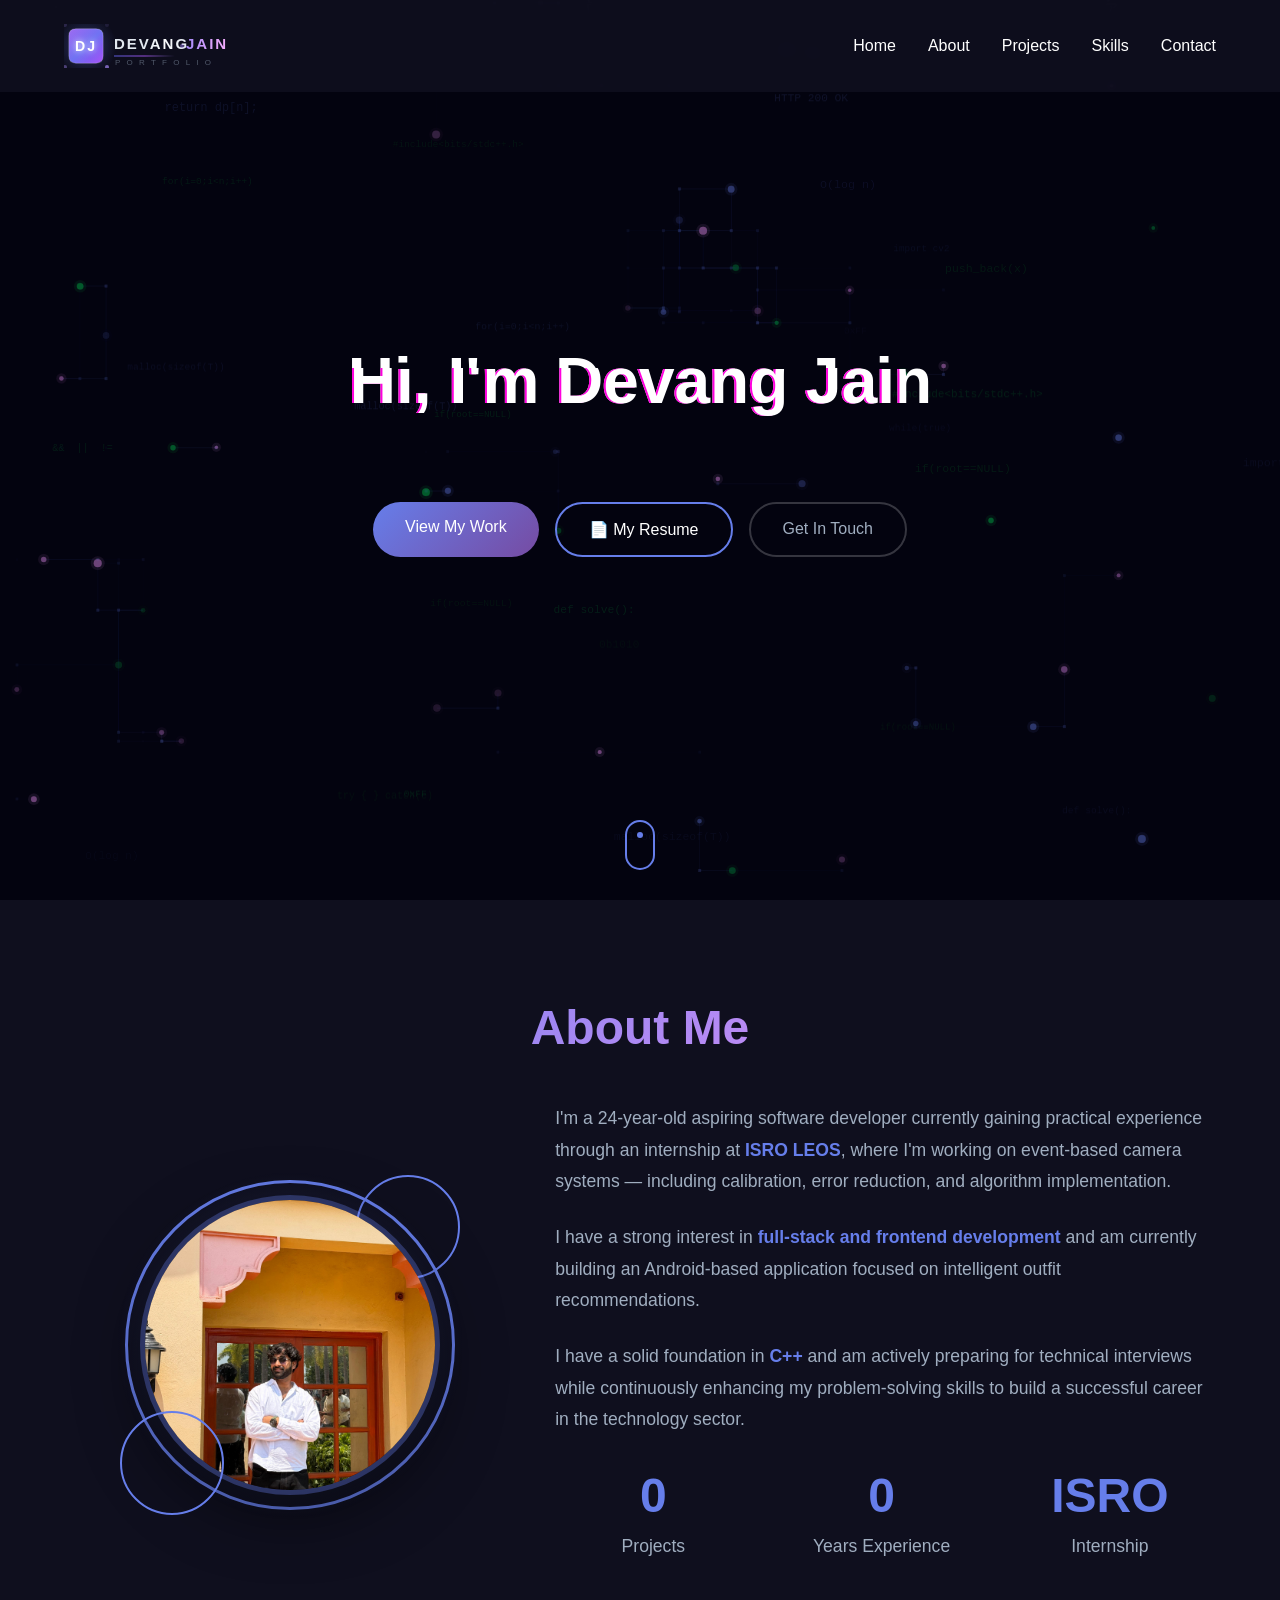
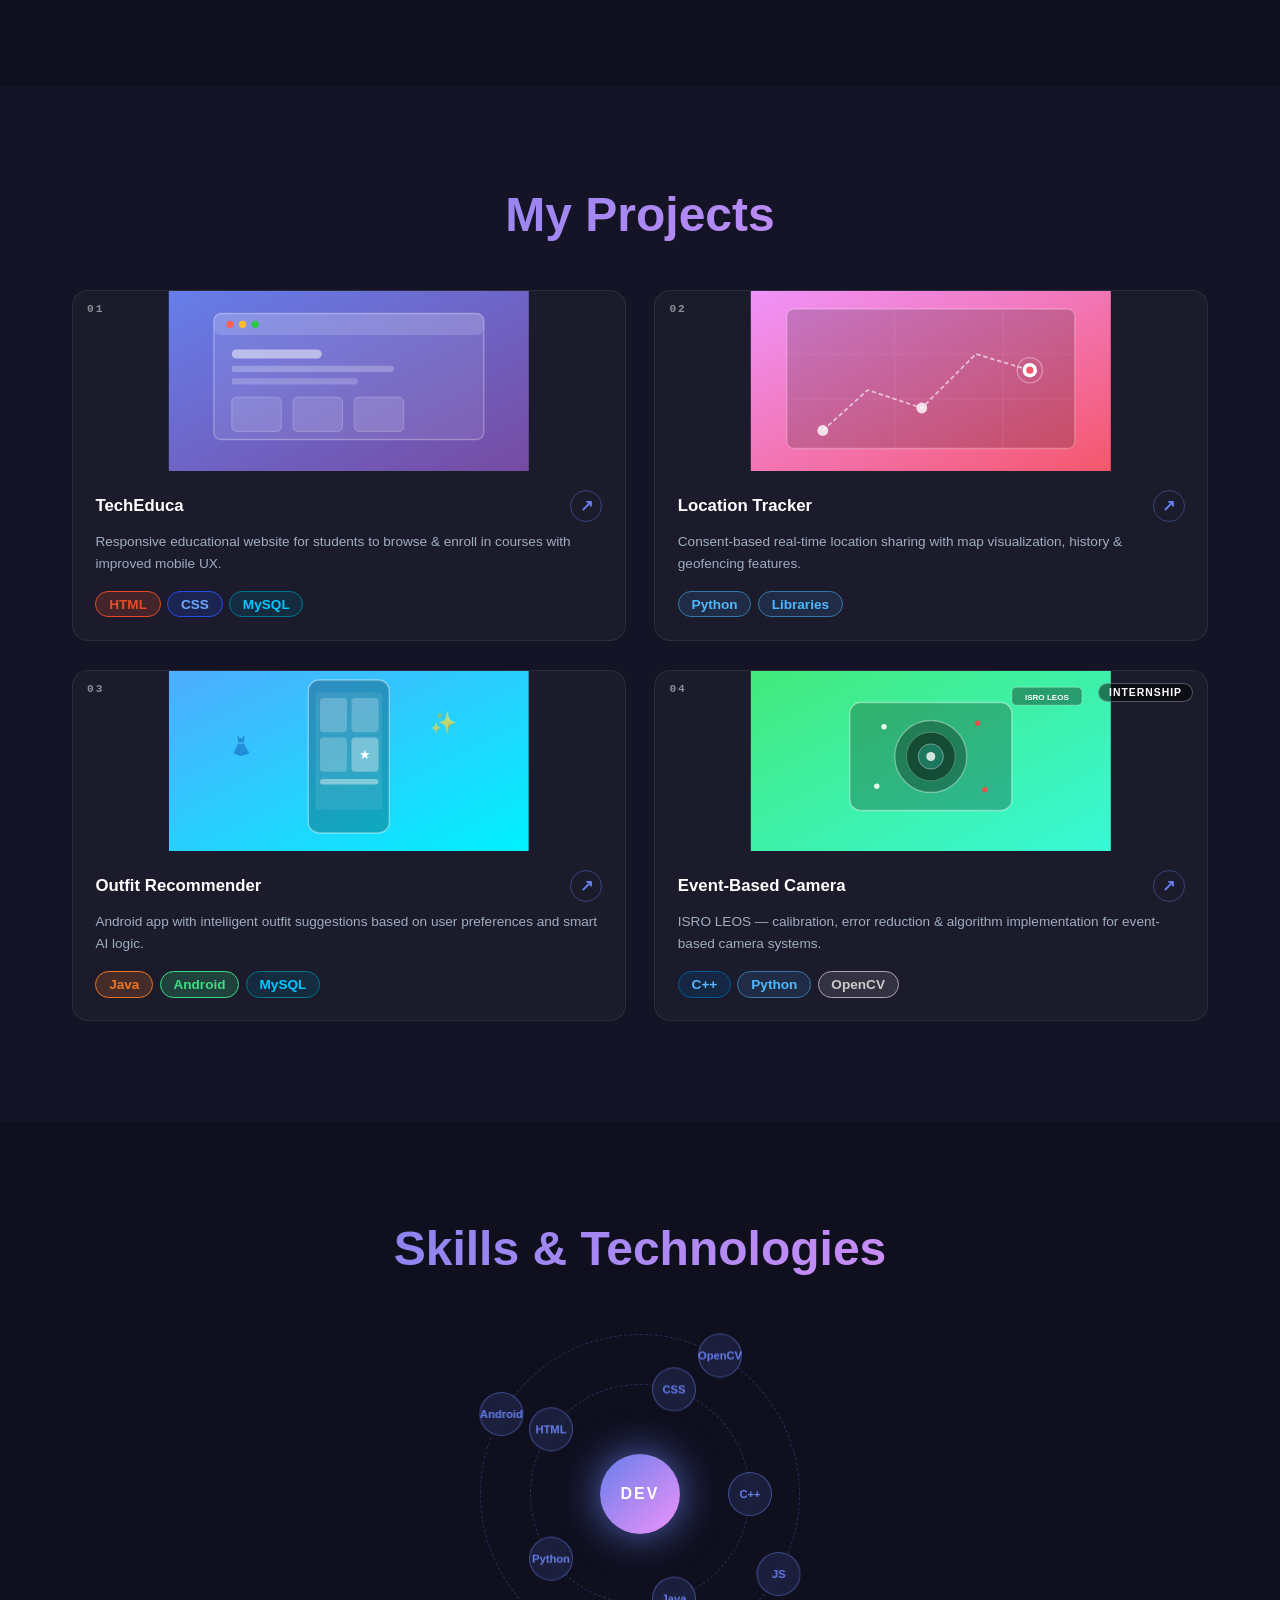
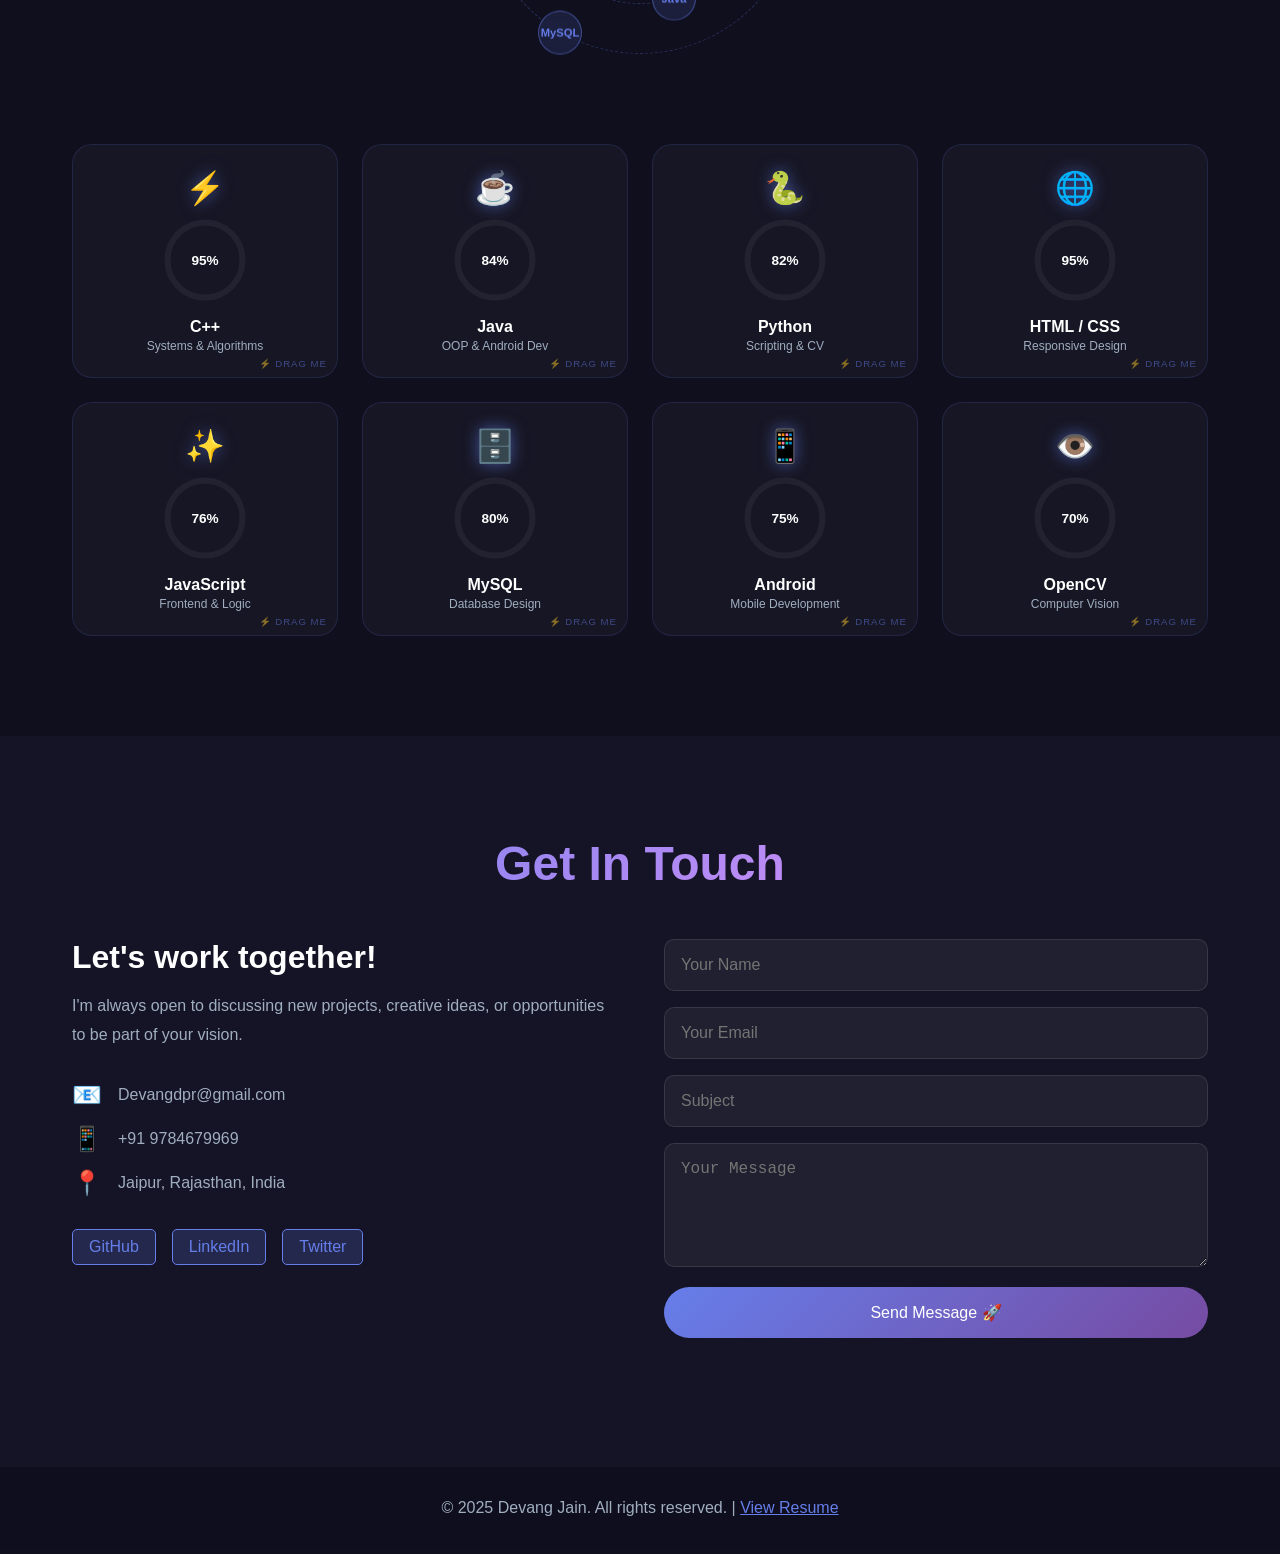
==== commit b1c883e7: "Update index.html" ====
--- a/index.html
+++ b/index.html
@@ -54,7 +54,7 @@
                 <div class="about-image">
                     <div class="photo-container">
                         <div class="photo-3d">
-                            <img src="devpic.jpeg" alt="Your Photo" class="profile-photo">
+                            <img src="Devpic.jpeg" alt="Your Photo" class="profile-photo">
                             <div class="photo-border"></div>
                             <div class="photo-glow"></div>
                         </div>
